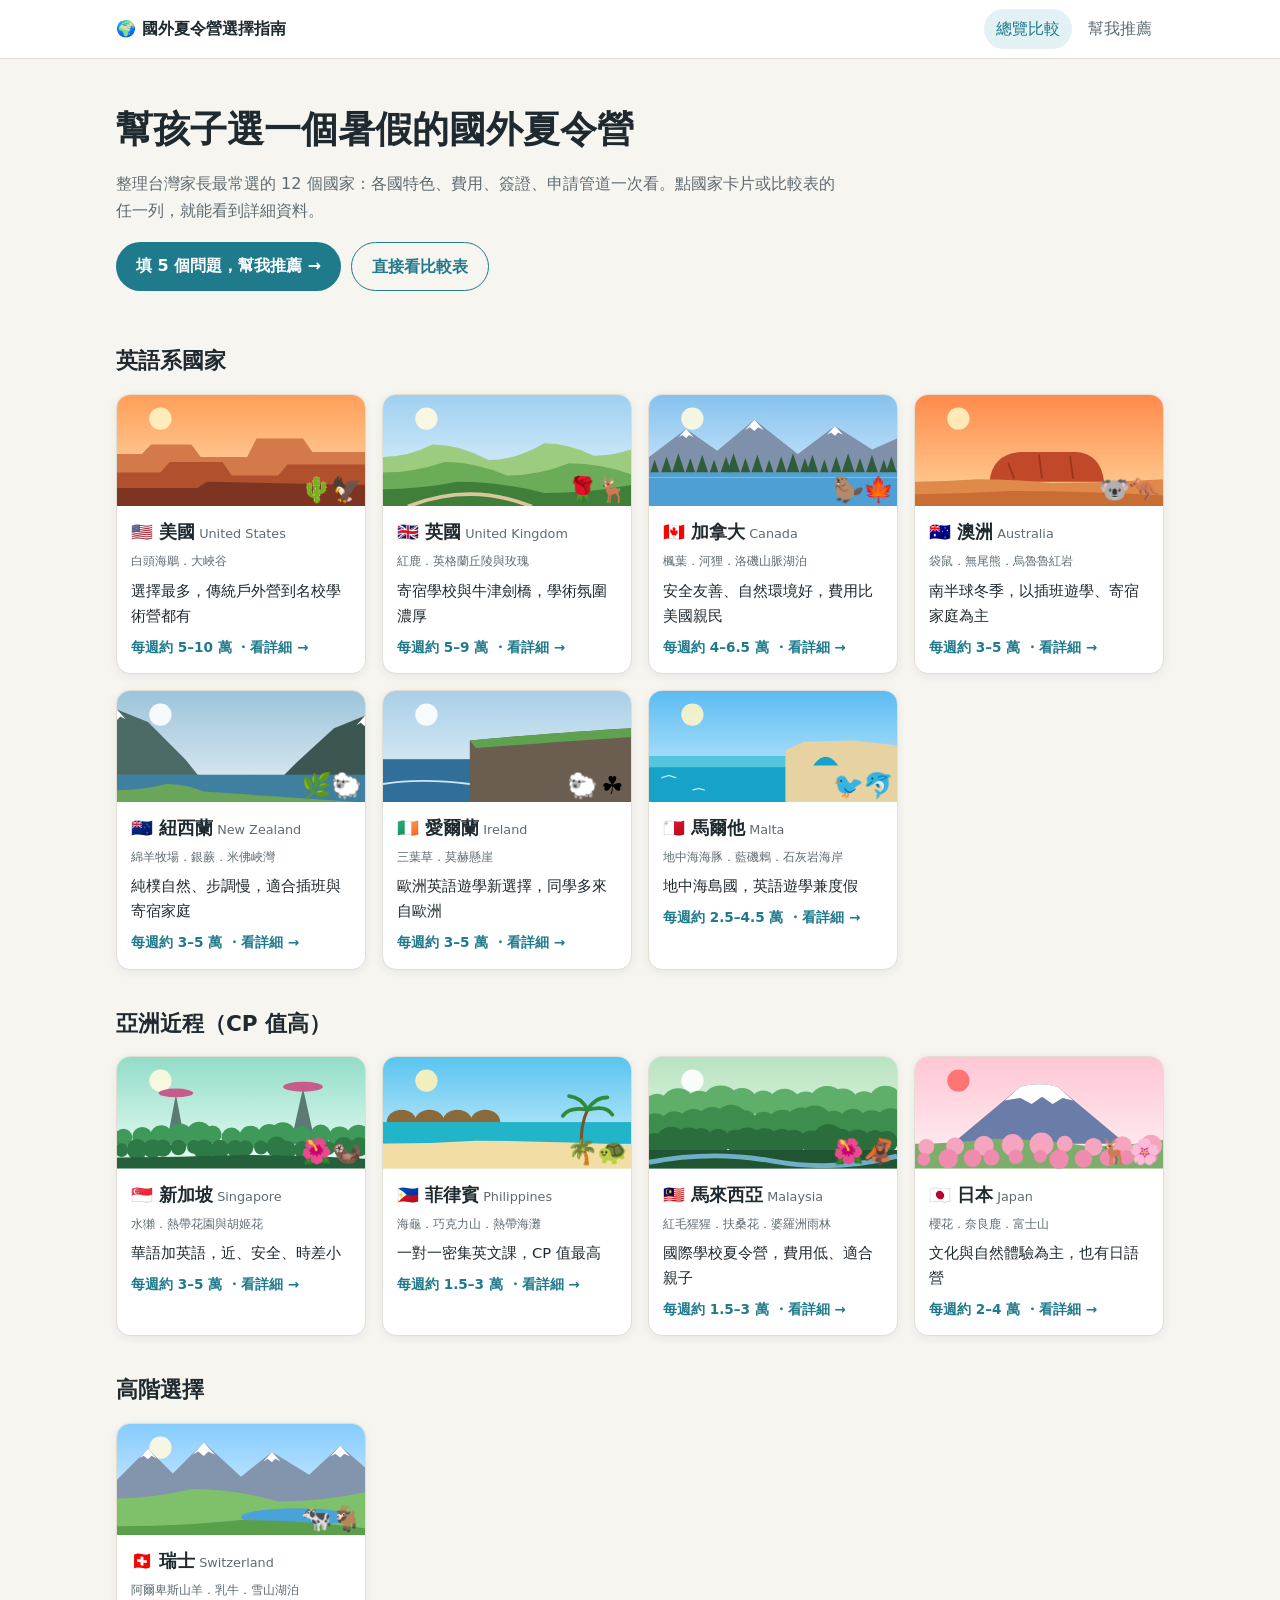
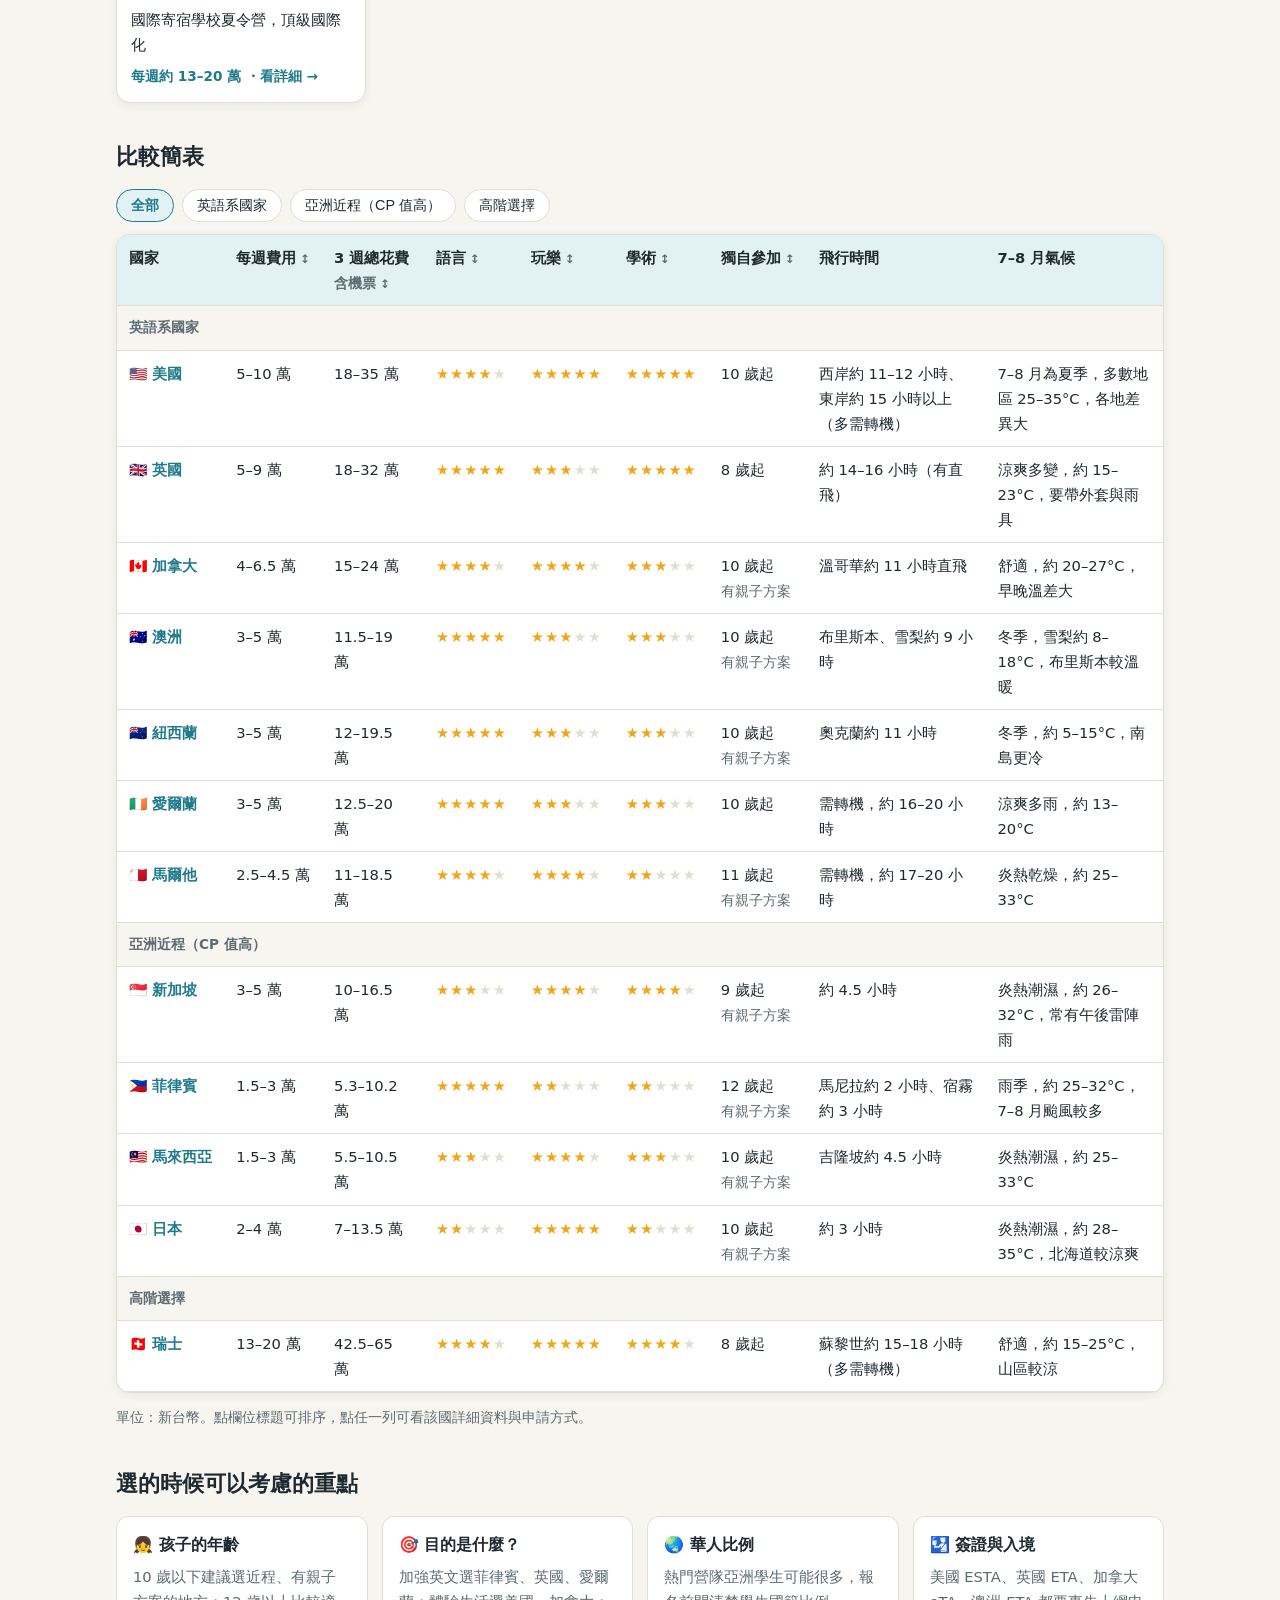
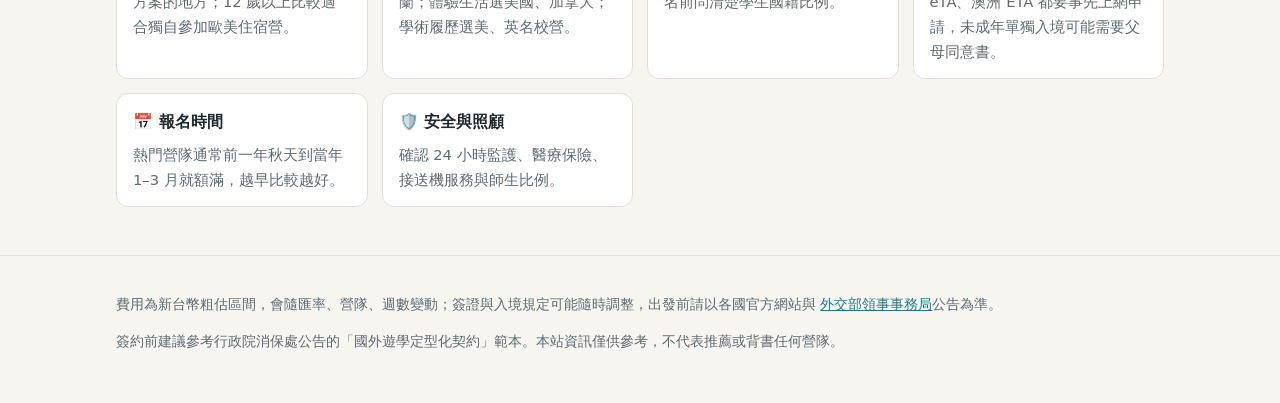
==== index.html @ b0a7a997 "建立國外夏令營選擇指南網站 Co-Authored-By: Claude Opus 5.5 <noreply@anthropic.com>" ====
<!doctype html>
<html lang="zh-Hant-TW">
<head>
  <meta charset="utf-8">
  <meta name="viewport" content="width=device-width, initial-scale=1">
  <title>國外夏令營選擇指南</title>
  <meta name="description" content="比較美國、英國、加拿大、澳洲、紐西蘭、愛爾蘭、馬爾他、新加坡、菲律賓、馬來西亞、日本、瑞士的兒童夏令營。">
  <link rel="stylesheet" href="css/style.css">
</head>
<body>
  <header id="site-header"></header>

  <main class="wrap">
    <div class="hero">
      <h1>幫孩子選一個暑假的國外夏令營</h1>
      <p>整理台灣家長最常選的 12 個國家：各國特色、費用、簽證、申請管道一次看。點國家卡片或比較表的任一列，就能看到詳細資料。</p>
      <div class="actions">
        <a class="btn" href="recommend.html">填 5 個問題，幫我推薦 →</a>
        <a class="btn ghost" href="#compare">直接看比較表</a>
      </div>
    </div>

    <div id="groups"></div>

    <section id="compare">
      <h2>比較簡表</h2>
      <div class="filters" id="filters"></div>
      <div class="table-scroll">
        <table>
          <thead>
            <tr>
              <th>國家</th>
              <th><button data-sort="weekly">每週費用</button></th>
              <th><button data-sort="total">3 週總花費<br><span class="note">含機票</span></button></th>
              <th><button data-sort="language">語言</button></th>
              <th><button data-sort="fun">玩樂</button></th>
              <th><button data-sort="academic">學術</button></th>
              <th><button data-sort="soloAge">獨自參加</button></th>
              <th>飛行時間</th>
              <th>7–8 月氣候</th>
            </tr>
          </thead>
          <tbody id="table-body"></tbody>
        </table>
      </div>
      <p class="note">單位：新台幣。點欄位標題可排序，點任一列可看該國詳細資料與申請方式。</p>
    </section>

    <section>
      <h2>選的時候可以考慮的重點</h2>
      <div class="tips-grid">
        <div class="tip"><h4>👧 孩子的年齡</h4><p>10 歲以下建議選近程、有親子方案的地方；12 歲以上比較適合獨自參加歐美住宿營。</p></div>
        <div class="tip"><h4>🎯 目的是什麼？</h4><p>加強英文選菲律賓、英國、愛爾蘭；體驗生活選美國、加拿大；學術履歷選美、英名校營。</p></div>
        <div class="tip"><h4>🌏 華人比例</h4><p>熱門營隊亞洲學生可能很多，報名前問清楚學生國籍比例。</p></div>
        <div class="tip"><h4>🛂 簽證與入境</h4><p>美國 ESTA、英國 ETA、加拿大 eTA、澳洲 ETA 都要事先上網申請，未成年單獨入境可能需要父母同意書。</p></div>
        <div class="tip"><h4>📅 報名時間</h4><p>熱門營隊通常前一年秋天到當年 1–3 月就額滿，越早比較越好。</p></div>
        <div class="tip"><h4>🛡️ 安全與照顧</h4><p>確認 24 小時監護、醫療保險、接送機服務與師生比例。</p></div>
      </div>
    </section>
  </main>

  <footer id="site-footer"></footer>

  <script src="js/data.js"></script>
  <script src="js/common.js"></script>
  <script>
    renderChrome("index.html");

    // 國家卡片，依區域分組
    document.getElementById("groups").innerHTML = Object.entries(GROUPS).map(([key, label]) => `
      <section>
        <h2>${label}</h2>
        <div class="grid">
          ${COUNTRIES.filter(c => c.group === key).map(c => `
            <a class="card" href="country.html?id=${c.id}">
              ${sceneSVG(c)}
              <div class="body">
                <h3>${c.flag} ${c.name}<span class="en">${c.en}</span></h3>
                <div class="caption">${c.nature.caption}</div>
                <p>${c.tagline}</p>
                <div class="more">每週約 ${money(c.weekly)} ・看詳細 →</div>
              </div>
            </a>`).join("")}
        </div>
      </section>`).join("");

    // 比較表：篩選與排序
    let filter = "all", sortKey = null, sortDir = 1;
    const sorters = {
      weekly: c => c.weekly[0],
      total: c => totalRange(c, 3)[0],
      language: c => -c.scores.language,
      fun: c => -c.scores.fun,
      academic: c => -c.scores.academic,
      soloAge: c => c.soloAge
    };

    document.getElementById("filters").innerHTML =
      [["all", "全部"], ...Object.entries(GROUPS)].map(([k, l]) =>
        `<button class="chip ${k === filter ? "on" : ""}" data-filter="${k}">${l}</button>`).join("");

    function row(c) {
      return `<tr data-id="${c.id}">
        <td class="name"><a href="country.html?id=${c.id}">${c.flag} ${c.name}</a></td>
        <td>${money(c.weekly)}</td>
        <td>${money(totalRange(c, 3))}</td>
        <td class="stars">${stars(c.scores.language)}</td>
        <td class="stars">${stars(c.scores.fun)}</td>
        <td class="stars">${stars(c.scores.academic)}</td>
        <td>${c.soloAge} 歲起${c.parentFriendly ? "<br><span class='note'>有親子方案</span>" : ""}</td>
        <td>${c.flightTime}</td>
        <td>${c.climate}</td>
      </tr>`;
    }

    function renderTable() {
      const list = COUNTRIES.filter(c => filter === "all" || c.group === filter);
      let html;
      if (sortKey) {
        html = [...list].sort((a, b) => (sorters[sortKey](a) - sorters[sortKey](b)) * sortDir).map(row).join("");
      } else {
        html = Object.entries(GROUPS)
          .filter(([k]) => filter === "all" || k === filter)
          .map(([k, label]) => `<tr class="group-row"><td colspan="9">${label}</td></tr>` +
            list.filter(c => c.group === k).map(row).join("")).join("");
      }
      document.getElementById("table-body").innerHTML = html;
    }

    document.getElementById("filters").addEventListener("click", e => {
      const b = e.target.closest("[data-filter]");
      if (!b) return;
      filter = b.dataset.filter;
      document.querySelectorAll(".chip").forEach(x => x.classList.toggle("on", x === b));
      renderTable();
    });
    document.querySelectorAll("th button").forEach(b => b.addEventListener("click", () => {
      sortDir = sortKey === b.dataset.sort ? -sortDir : 1;
      sortKey = b.dataset.sort;
      renderTable();
    }));
    document.getElementById("table-body").addEventListener("click", e => {
      const tr = e.target.closest("tr[data-id]");
      if (tr && !e.target.closest("a")) location.href = `country.html?id=${tr.dataset.id}`;
    });
    renderTable();
  </script>
</body>
</html>
---- css/style.css ----
:root {
  --bg: #f7f5f0;
  --card: #ffffff;
  --text: #1f2a30;
  --muted: #5d6b72;
  --line: #e3ded4;
  --accent: #1f7a8c;
  --accent-soft: #e2f1f3;
  --warm: #e07a3f;
  --star: #f2a516;
  --shadow: 0 2px 10px rgba(30, 40, 50, .07);
}
@media (prefers-color-scheme: dark) {
  :root {
    --bg: #14191c;
    --card: #1d2428;
    --text: #e8ecee;
    --muted: #9fb0b8;
    --line: #2e383d;
    --accent: #5cc2d4;
    --accent-soft: #1d3a40;
    --warm: #f29a62;
    --shadow: 0 2px 10px rgba(0, 0, 0, .3);
  }
}

* { box-sizing: border-box; }
body {
  margin: 0;
  background: var(--bg);
  color: var(--text);
  font-family: "Noto Sans TC", "PingFang TC", "Microsoft JhengHei", system-ui, sans-serif;
  line-height: 1.7;
}
a { color: var(--accent); }
.wrap { max-width: 1080px; margin: 0 auto; padding: 0 16px; }

/* 頁首 */
#site-header { background: var(--card); border-bottom: 1px solid var(--line); position: sticky; top: 0; z-index: 10; }
.header-inner { display: flex; align-items: center; justify-content: space-between; gap: 12px; height: 58px; }
.brand { font-weight: 700; text-decoration: none; color: var(--text); white-space: nowrap; }
nav { display: flex; gap: 4px; }
nav a { text-decoration: none; color: var(--muted); padding: 6px 12px; border-radius: 999px; white-space: nowrap; }
nav a.active, nav a:hover { background: var(--accent-soft); color: var(--accent); }

/* 主視覺 */
.hero { padding: 40px 0 16px; }
.hero h1 { font-size: clamp(1.6rem, 4vw, 2.3rem); margin: 0 0 8px; }
.hero p { color: var(--muted); margin: 0; max-width: 720px; }
.btn {
  display: inline-block; background: var(--accent); color: #fff; text-decoration: none;
  padding: 10px 20px; border-radius: 999px; font-weight: 600; border: 0; cursor: pointer; font-size: 1rem;
}
@media (prefers-color-scheme: dark) { .btn { color: #0f1a1d; } }
.btn.ghost { background: transparent; color: var(--accent); border: 1.5px solid var(--accent); }
.hero .actions { margin-top: 18px; display: flex; gap: 10px; flex-wrap: wrap; }

h2 { font-size: 1.35rem; margin: 36px 0 14px; }
section { margin-bottom: 12px; }

/* 國家卡片 */
.grid { display: grid; grid-template-columns: repeat(auto-fill, minmax(240px, 1fr)); gap: 16px; }
.card {
  background: var(--card); border-radius: 14px; overflow: hidden; box-shadow: var(--shadow);
  text-decoration: none; color: inherit; display: flex; flex-direction: column;
  border: 1px solid var(--line); transition: transform .15s, box-shadow .15s;
}
.card:hover { transform: translateY(-3px); box-shadow: 0 6px 18px rgba(30, 40, 50, .14); }
.card .scene { display: block; width: 100%; aspect-ratio: 20 / 9; height: auto; }
.card .body { padding: 12px 14px 14px; }
.card h3 { margin: 0; font-size: 1.1rem; }
.card .en { color: var(--muted); font-size: .8rem; font-weight: 400; margin-left: 4px; }
.card .caption { font-size: .78rem; color: var(--muted); margin: 2px 0 6px; }
.card p { margin: 0; font-size: .92rem; }
.card .more { margin-top: 8px; font-size: .85rem; color: var(--accent); font-weight: 600; }

/* 比較表 */
.table-scroll { overflow-x: auto; background: var(--card); border-radius: 14px; border: 1px solid var(--line); box-shadow: var(--shadow); }
table { border-collapse: collapse; width: 100%; min-width: 860px; font-size: .92rem; }
th, td { padding: 10px 12px; text-align: left; border-bottom: 1px solid var(--line); vertical-align: top; }
th { background: var(--accent-soft); font-weight: 700; white-space: nowrap; position: sticky; top: 0; }
th button { all: unset; cursor: pointer; }
th button::after { content: " ↕"; color: var(--muted); font-size: .8em; }
tbody tr { cursor: pointer; }
tbody tr:hover { background: var(--accent-soft); }
td.name { white-space: nowrap; font-weight: 700; }
td.name a { text-decoration: none; }
.stars { color: var(--star); letter-spacing: 1px; white-space: nowrap; }
.dim { color: var(--line); }
.group-row td { background: var(--bg); font-weight: 700; color: var(--muted); cursor: default; font-size: .85rem; }
.filters { display: flex; gap: 8px; flex-wrap: wrap; margin-bottom: 12px; }
.chip {
  border: 1.5px solid var(--line); background: var(--card); color: var(--text);
  padding: 6px 14px; border-radius: 999px; cursor: pointer; font-size: .9rem;
}
.chip.on { border-color: var(--accent); background: var(--accent-soft); color: var(--accent); font-weight: 600; }
.note { color: var(--muted); font-size: .85rem; }

/* 選擇重點 */
.tips-grid { display: grid; grid-template-columns: repeat(auto-fill, minmax(230px, 1fr)); gap: 14px; }
.tip { background: var(--card); border: 1px solid var(--line); border-radius: 12px; padding: 14px 16px; }
.tip h4 { margin: 0 0 6px; }
.tip p { margin: 0; font-size: .92rem; color: var(--muted); }

/* 詳細頁 */
.detail-hero { position: relative; border-radius: 0 0 18px 18px; overflow: hidden; }
.detail-hero .scene { display: block; width: 100%; height: 260px; }
.detail-hero .overlay {
  position: absolute; left: 0; right: 0; bottom: 0; padding: 18px 20px;
  background: linear-gradient(transparent, rgba(0, 0, 0, .6)); color: #fff;
}
.detail-hero h1 { margin: 0; font-size: clamp(1.6rem, 5vw, 2.4rem); }
.detail-hero .overlay p { margin: 0; opacity: .95; }
.back { display: inline-block; margin: 16px 0 4px; text-decoration: none; }
.facts { display: grid; grid-template-columns: repeat(auto-fill, minmax(200px, 1fr)); gap: 12px; margin-top: 16px; }
.fact { background: var(--card); border: 1px solid var(--line); border-radius: 12px; padding: 12px 14px; }
.fact .k { font-size: .8rem; color: var(--muted); }
.fact .v { font-weight: 600; }
.panel { background: var(--card); border: 1px solid var(--line); border-radius: 14px; padding: 18px 20px; box-shadow: var(--shadow); }
.panel h3 { margin-top: 0; }
.panel ul { padding-left: 20px; margin: 0; }
.channel { border-left: 4px solid var(--accent); padding: 8px 14px; margin: 10px 0; background: var(--bg); border-radius: 0 10px 10px 0; }
.channel strong { display: block; }
.channel p { margin: 2px 0 0; font-size: .92rem; color: var(--muted); }
.steps { counter-reset: s; list-style: none; padding: 0 !important; }
.steps li { counter-increment: s; position: relative; padding: 4px 0 10px 40px; }
.steps li::before {
  content: counter(s); position: absolute; left: 0; top: 4px; width: 28px; height: 28px; border-radius: 50%;
  background: var(--accent); color: #fff; display: grid; place-items: center; font-weight: 700; font-size: .9rem;
}
.two-col { display: grid; grid-template-columns: 1fr 1fr; gap: 16px; }
@media (max-width: 720px) { .two-col { grid-template-columns: 1fr; } }
.score-row { display: flex; justify-content: space-between; padding: 4px 0; border-bottom: 1px dashed var(--line); }

/* 推薦頁 */
.form { display: grid; gap: 18px; }
fieldset { border: 1px solid var(--line); border-radius: 14px; padding: 14px 16px; background: var(--card); margin: 0; }
legend { font-weight: 700; padding: 0 6px; }
.options { display: flex; flex-wrap: wrap; gap: 8px; }
.options label { position: relative; }
.options input { position: absolute; opacity: 0; pointer-events: none; }
.options span {
  display: inline-block; border: 1.5px solid var(--line); border-radius: 999px; padding: 7px 14px;
  cursor: pointer; font-size: .95rem; background: var(--bg); user-select: none;
}
.options input:checked + span { border-color: var(--accent); background: var(--accent-soft); color: var(--accent); font-weight: 600; }
.options input:focus-visible + span { outline: 2px solid var(--accent); outline-offset: 2px; }
.result-card { display: grid; grid-template-columns: 260px 1fr; gap: 0; background: var(--card); border: 1px solid var(--line); border-radius: 14px; overflow: hidden; box-shadow: var(--shadow); margin-bottom: 16px; }
.result-card .scene { width: 100%; height: 100%; min-height: 160px; display: block; }
.result-card .body { padding: 14px 18px; }
.result-card h3 { margin: 0 0 4px; }
.result-card ul { margin: 6px 0; padding-left: 20px; font-size: .93rem; }
.rank { display: inline-block; background: var(--warm); color: #fff; border-radius: 999px; padding: 1px 10px; font-size: .8rem; margin-right: 6px; vertical-align: middle; }
.match { float: right; font-weight: 700; color: var(--accent); }
.warn { color: var(--warm); }
@media (max-width: 720px) {
  .result-card { grid-template-columns: 1fr; }
  .result-card .scene { aspect-ratio: 20 / 9; min-height: 0; }
  .header-inner { height: auto; padding-top: 8px; padding-bottom: 8px; flex-wrap: wrap; }
}

#site-footer { margin-top: 48px; padding: 24px 0 36px; border-top: 1px solid var(--line); color: var(--muted); font-size: .85rem; }
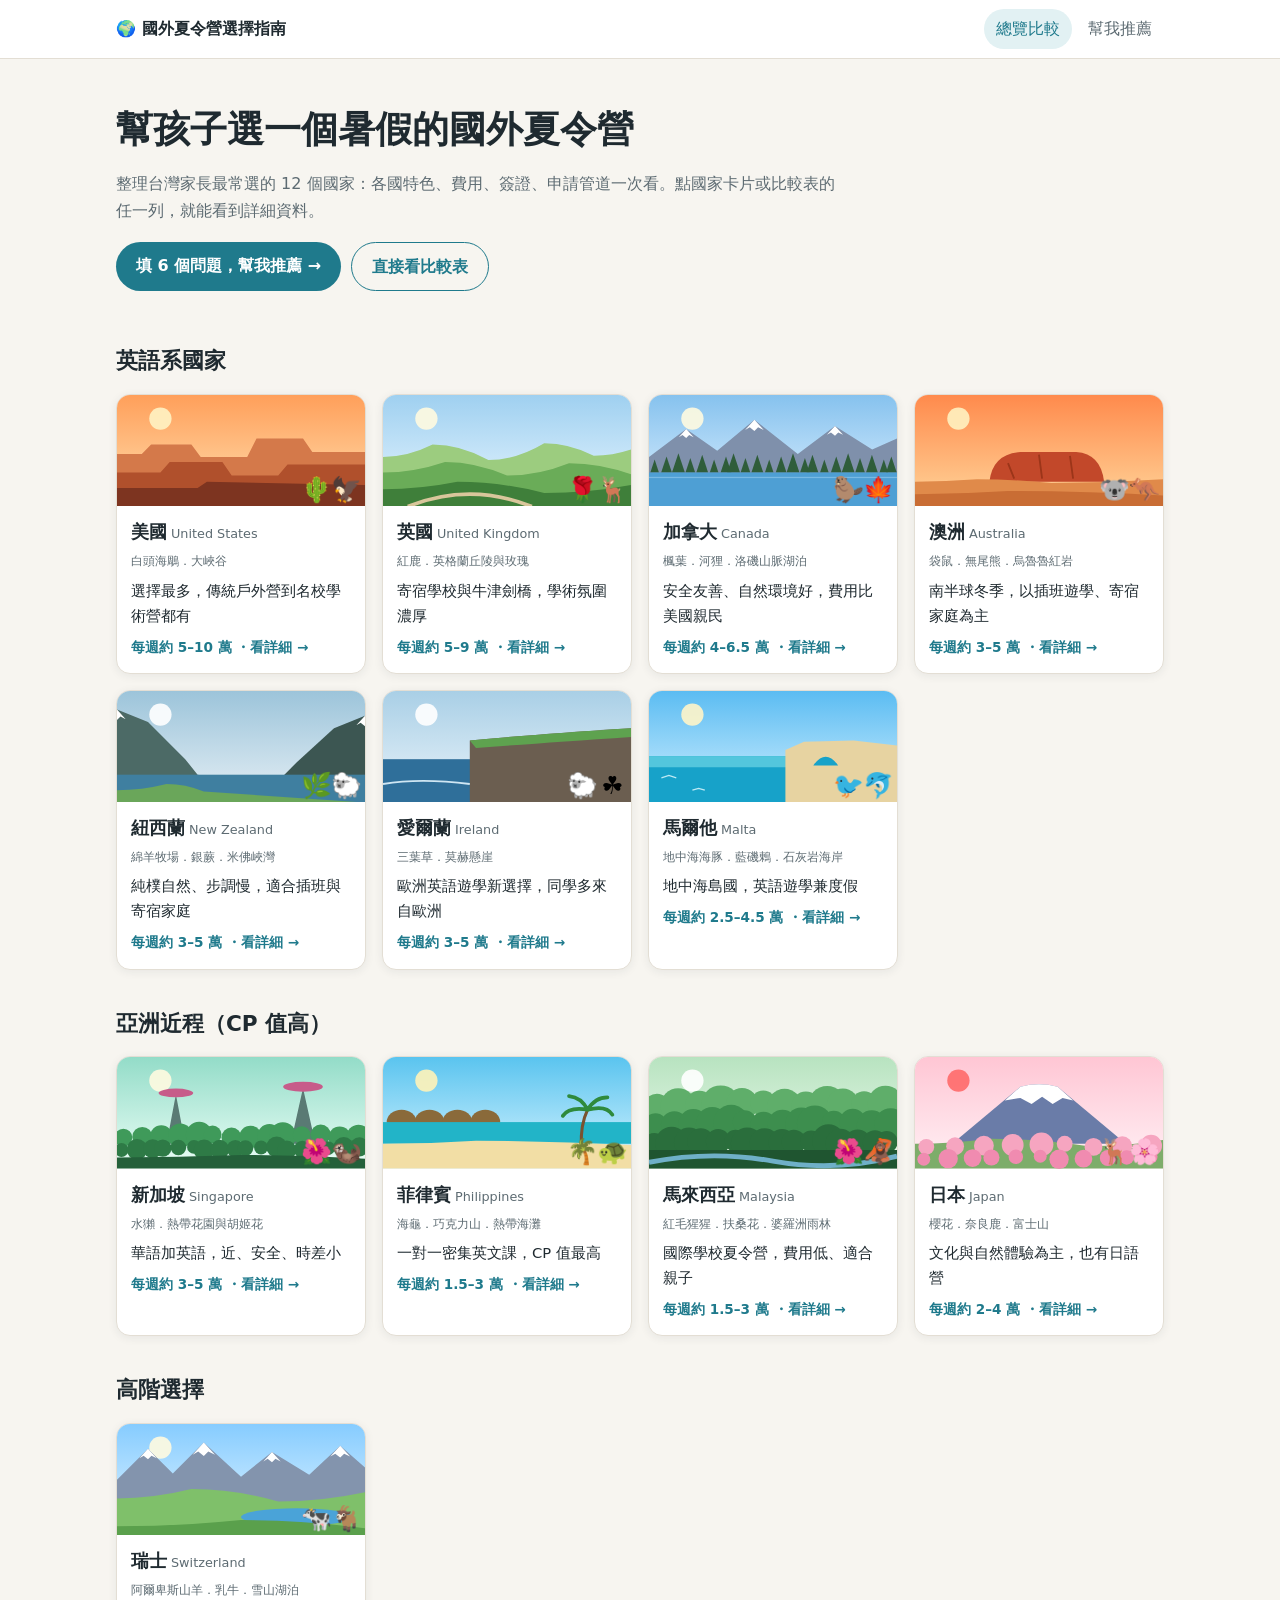
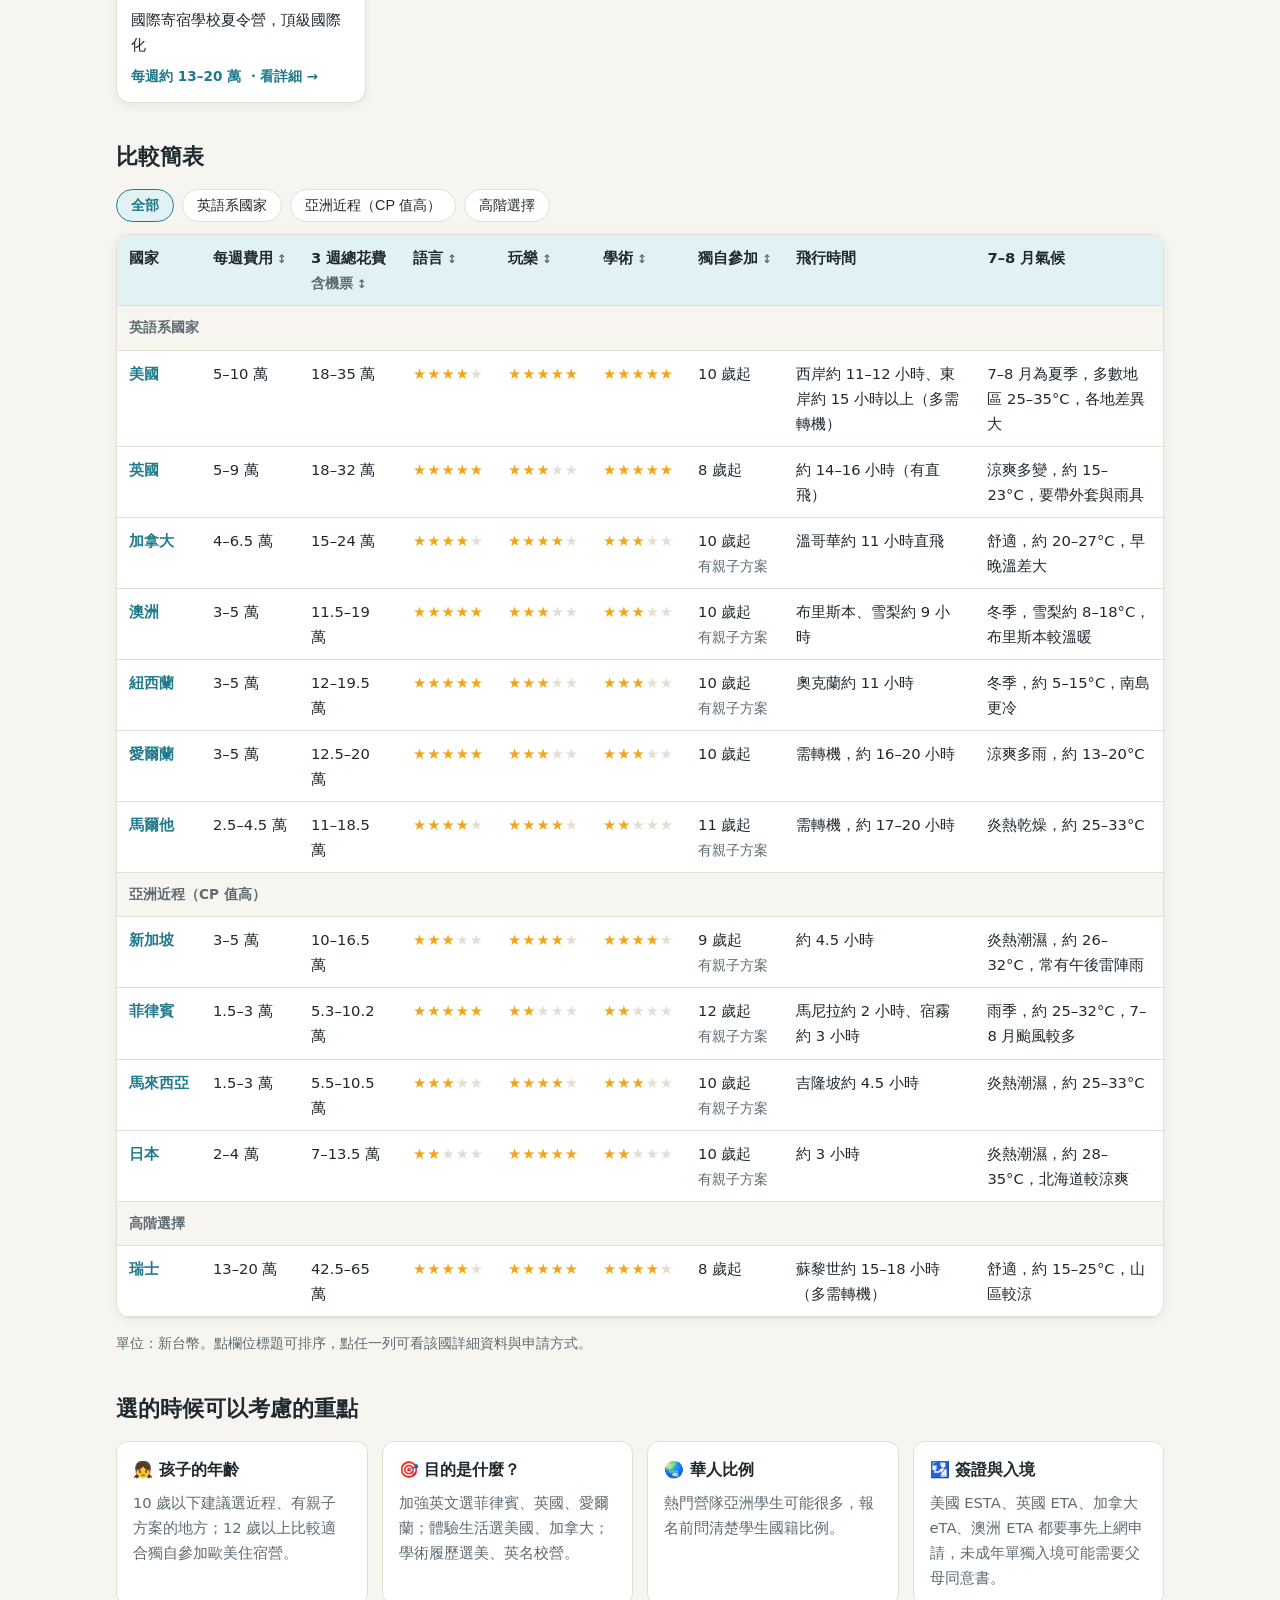
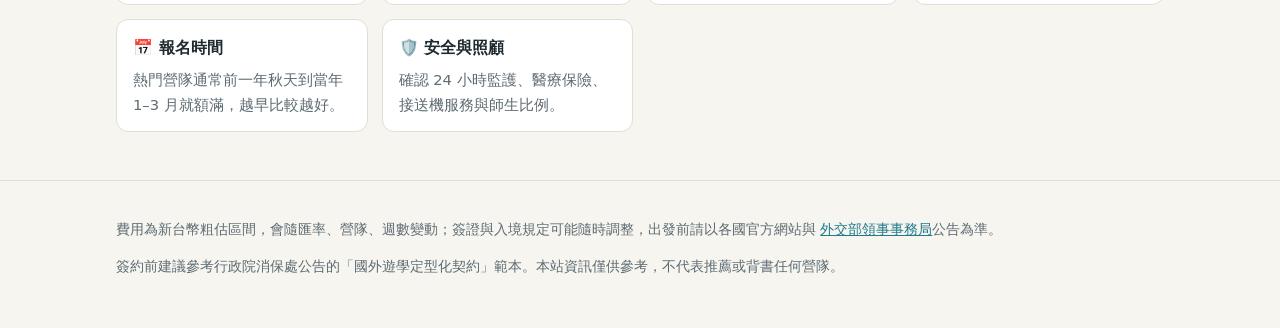
==== commit ac223910: "修正 Windows 國旗顯示、問題數量與 Visit Japan Web 連結 Co-Authored-By: Claude Opus 5.5 <noreply@anthropic.com>" ====
--- a/index.html
+++ b/index.html
@@ -15,7 +15,7 @@
       <h1>幫孩子選一個暑假的國外夏令營</h1>
       <p>整理台灣家長最常選的 12 個國家：各國特色、費用、簽證、申請管道一次看。點國家卡片或比較表的任一列，就能看到詳細資料。</p>
       <div class="actions">
-        <a class="btn" href="recommend.html">填 5 個問題，幫我推薦 →</a>
+        <a class="btn" href="recommend.html">填 6 個問題，幫我推薦 →</a>
         <a class="btn ghost" href="#compare">直接看比較表</a>
       </div>
     </div>
@@ -75,7 +75,7 @@
             <a class="card" href="country.html?id=${c.id}">
               ${sceneSVG(c)}
               <div class="body">
-                <h3>${c.flag} ${c.name}<span class="en">${c.en}</span></h3>
+                <h3>${c.name}<span class="en">${c.en}</span></h3>
                 <div class="caption">${c.nature.caption}</div>
                 <p>${c.tagline}</p>
                 <div class="more">每週約 ${money(c.weekly)} ・看詳細 →</div>
@@ -101,7 +101,7 @@
 
     function row(c) {
       return `<tr data-id="${c.id}">
-        <td class="name"><a href="country.html?id=${c.id}">${c.flag} ${c.name}</a></td>
+        <td class="name"><a href="country.html?id=${c.id}">${c.name}</a></td>
         <td>${money(c.weekly)}</td>
         <td>${money(totalRange(c, 3))}</td>
         <td class="stars">${stars(c.scores.language)}</td>
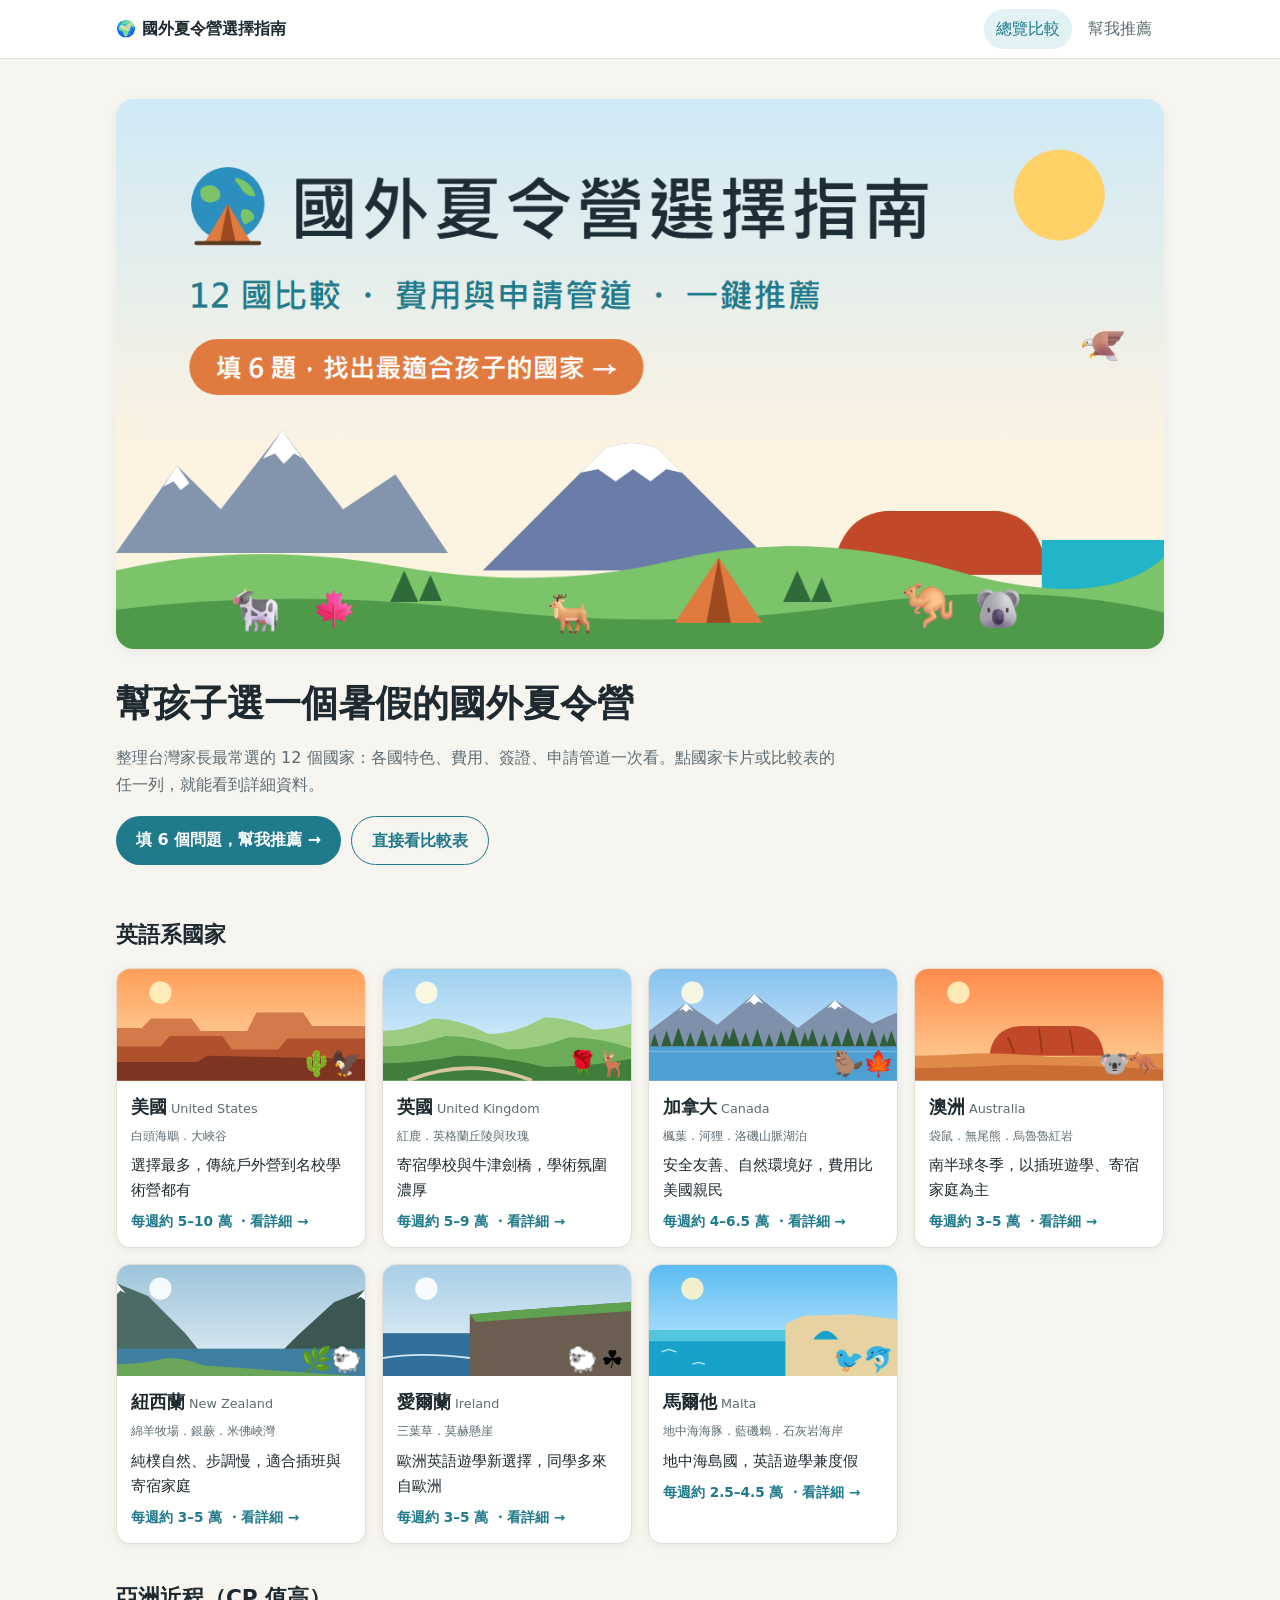
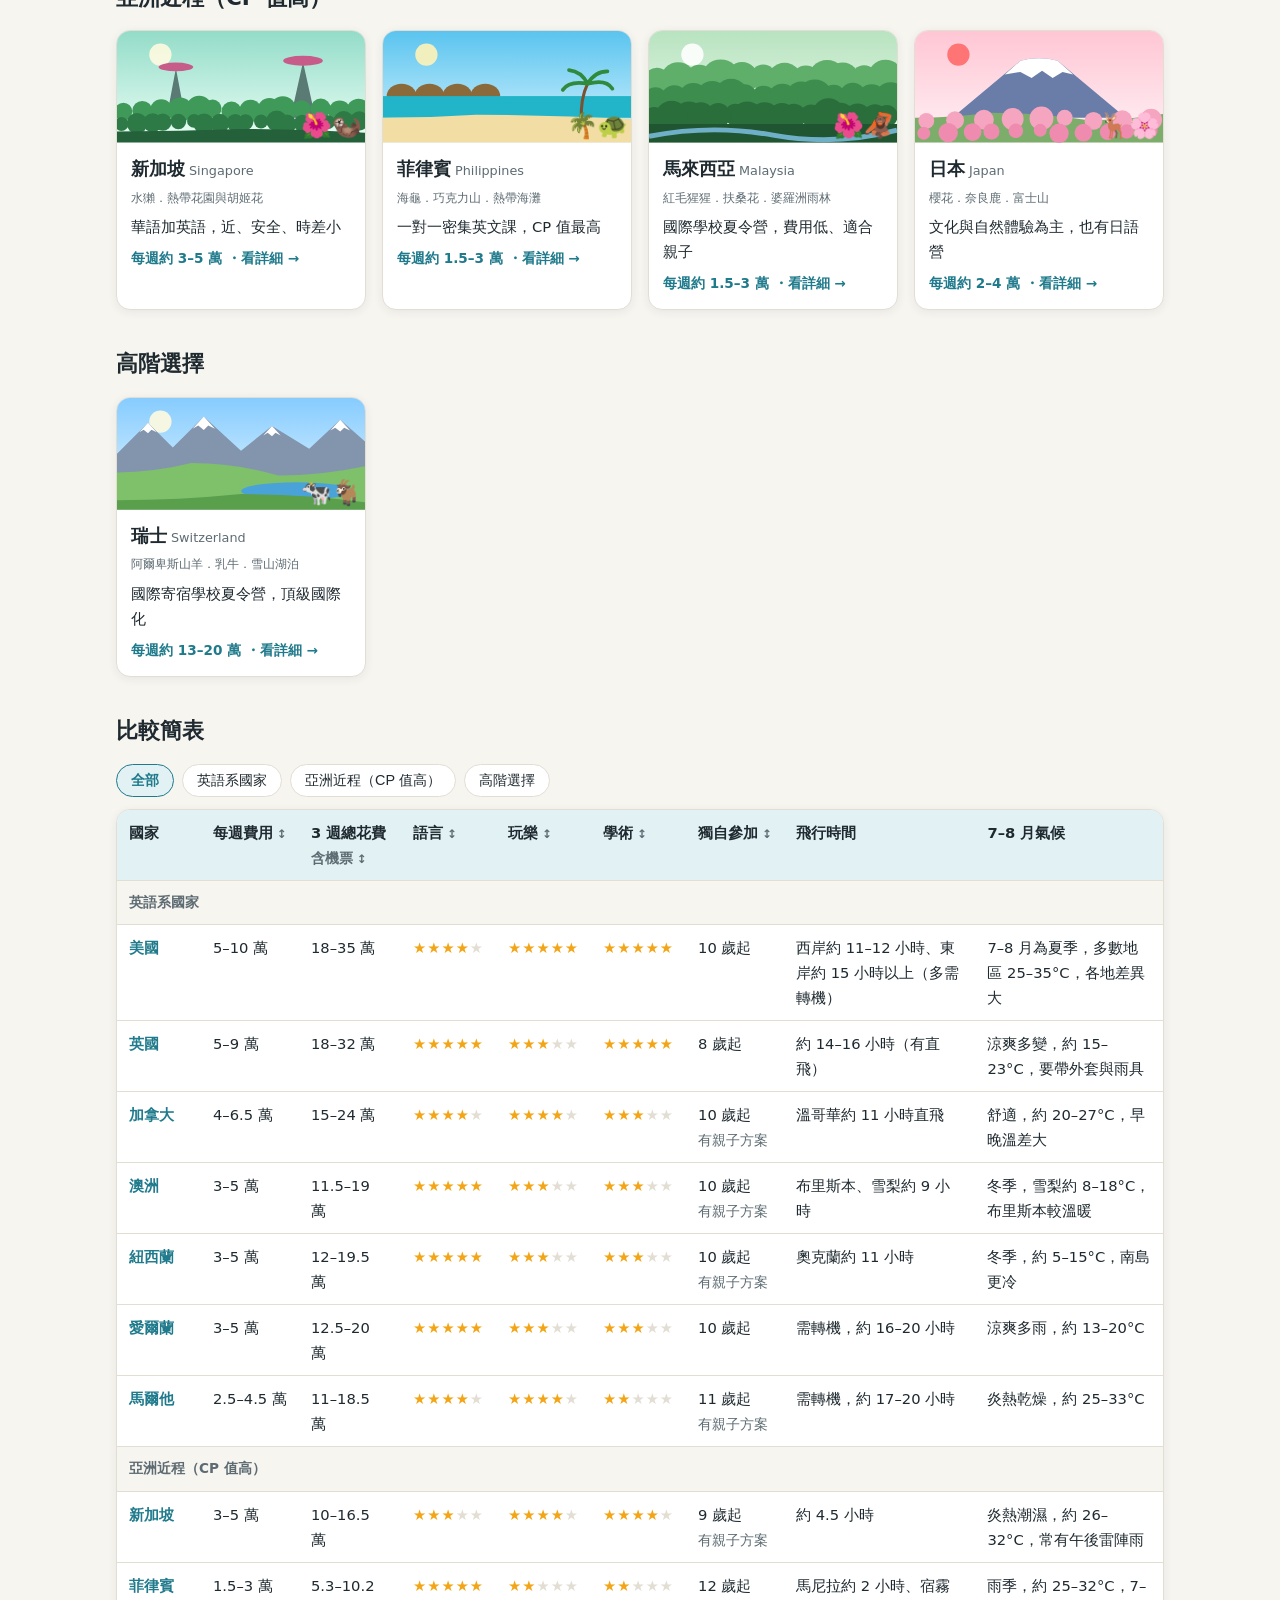
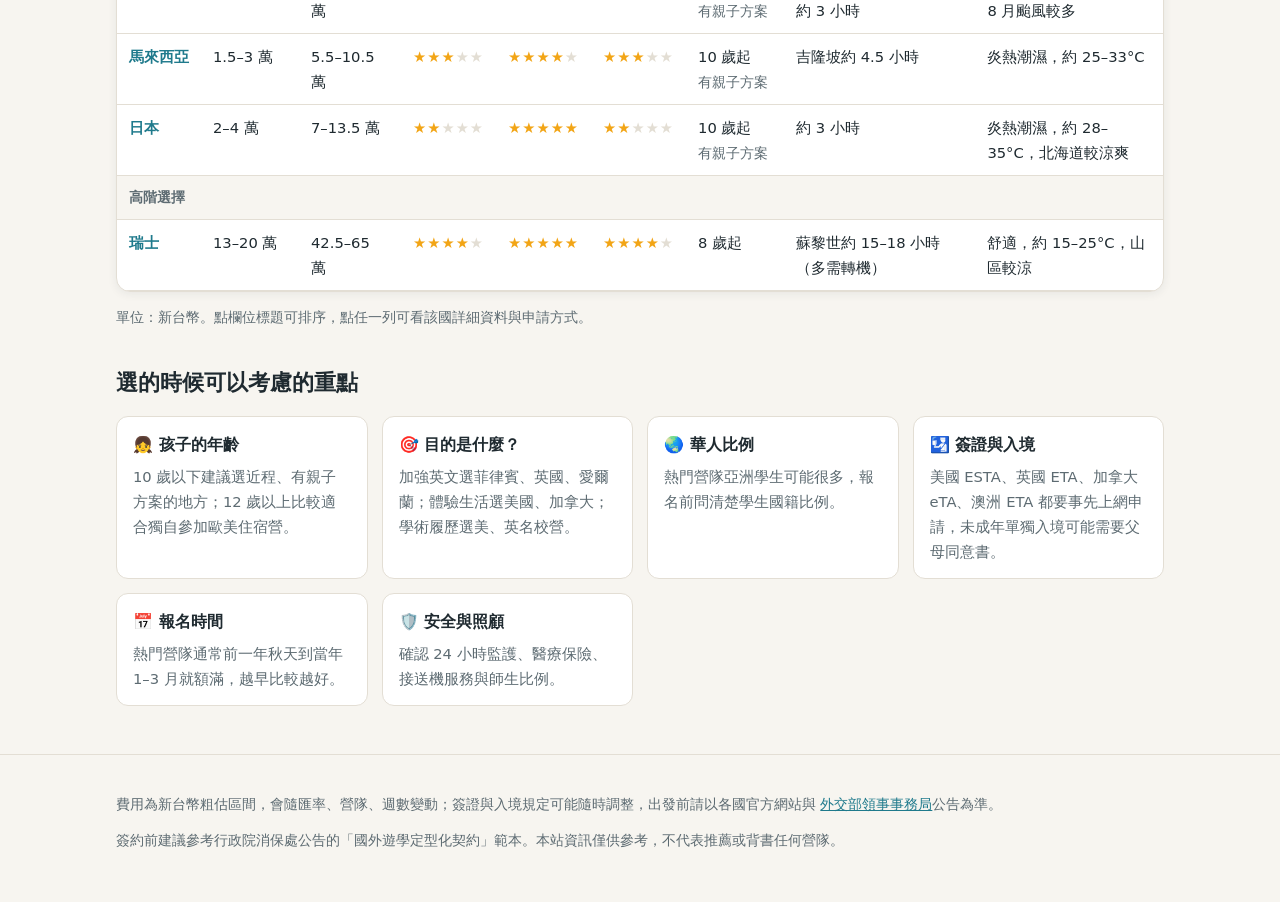
==== commit 2ea6ab04: "首頁加入 Banner 主視覺，點擊前往推薦頁 Co-Authored-By: Claude Opus 5.5 <noreply@anthropic.com>" ====
--- a/index.html
+++ b/index.html
@@ -5,6 +5,17 @@
   <meta name="viewport" content="width=device-width, initial-scale=1">
   <title>國外夏令營選擇指南</title>
   <meta name="description" content="比較美國、英國、加拿大、澳洲、紐西蘭、愛爾蘭、馬爾他、新加坡、菲律賓、馬來西亞、日本、瑞士的兒童夏令營。">
+  <meta property="og:type" content="website">
+  <meta property="og:title" content="國外夏令營選擇指南">
+  <meta property="og:description" content="比較美、英、加、澳、紐、日、新加坡等 12 國兒童夏令營的費用、簽證與申請管道，填 6 題就能找出最適合孩子的國家。">
+  <meta property="og:url" content="https://cabbage765.github.io/summer-camp-guide/">
+  <meta property="og:image" content="https://cabbage765.github.io/summer-camp-guide/og-image.png">
+  <meta property="og:image:width" content="1200">
+  <meta property="og:image:height" content="630">
+  <meta property="og:image:alt" content="國外夏令營選擇指南：12 國比較、費用與申請管道、一鍵推薦">
+  <meta property="og:locale" content="zh_TW">
+  <meta name="twitter:card" content="summary_large_image">
+  <link rel="icon" type="image/svg+xml" href="favicon.svg">
   <link rel="stylesheet" href="css/style.css">
 </head>
 <body>
@@ -12,6 +23,9 @@
 
   <main class="wrap">
     <div class="hero">
+      <a class="banner" href="recommend.html">
+        <img src="og-image.png" width="1200" height="630" alt="國外夏令營選擇指南：12 國比較、費用與申請管道、一鍵推薦。填 6 題，找出最適合孩子的國家">
+      </a>
       <h1>幫孩子選一個暑假的國外夏令營</h1>
       <p>整理台灣家長最常選的 12 個國家：各國特色、費用、簽證、申請管道一次看。點國家卡片或比較表的任一列，就能看到詳細資料。</p>
       <div class="actions">
--- a/css/style.css
+++ b/css/style.css
@@ -45,6 +45,10 @@
 
 /* 主視覺 */
 .hero { padding: 40px 0 16px; }
+.banner { display: block; margin-bottom: 24px; border-radius: 18px; overflow: hidden; box-shadow: var(--shadow); transition: transform .15s, box-shadow .15s; }
+.banner:hover { transform: translateY(-2px); box-shadow: 0 6px 18px rgba(30, 40, 50, .14); }
+.banner img { display: block; width: 100%; height: auto; }
+@media (max-width: 720px) { .hero { padding-top: 16px; } .banner { border-radius: 12px; margin-bottom: 16px; } }
 .hero h1 { font-size: clamp(1.6rem, 4vw, 2.3rem); margin: 0 0 8px; }
 .hero p { color: var(--muted); margin: 0; max-width: 720px; }
 .btn {
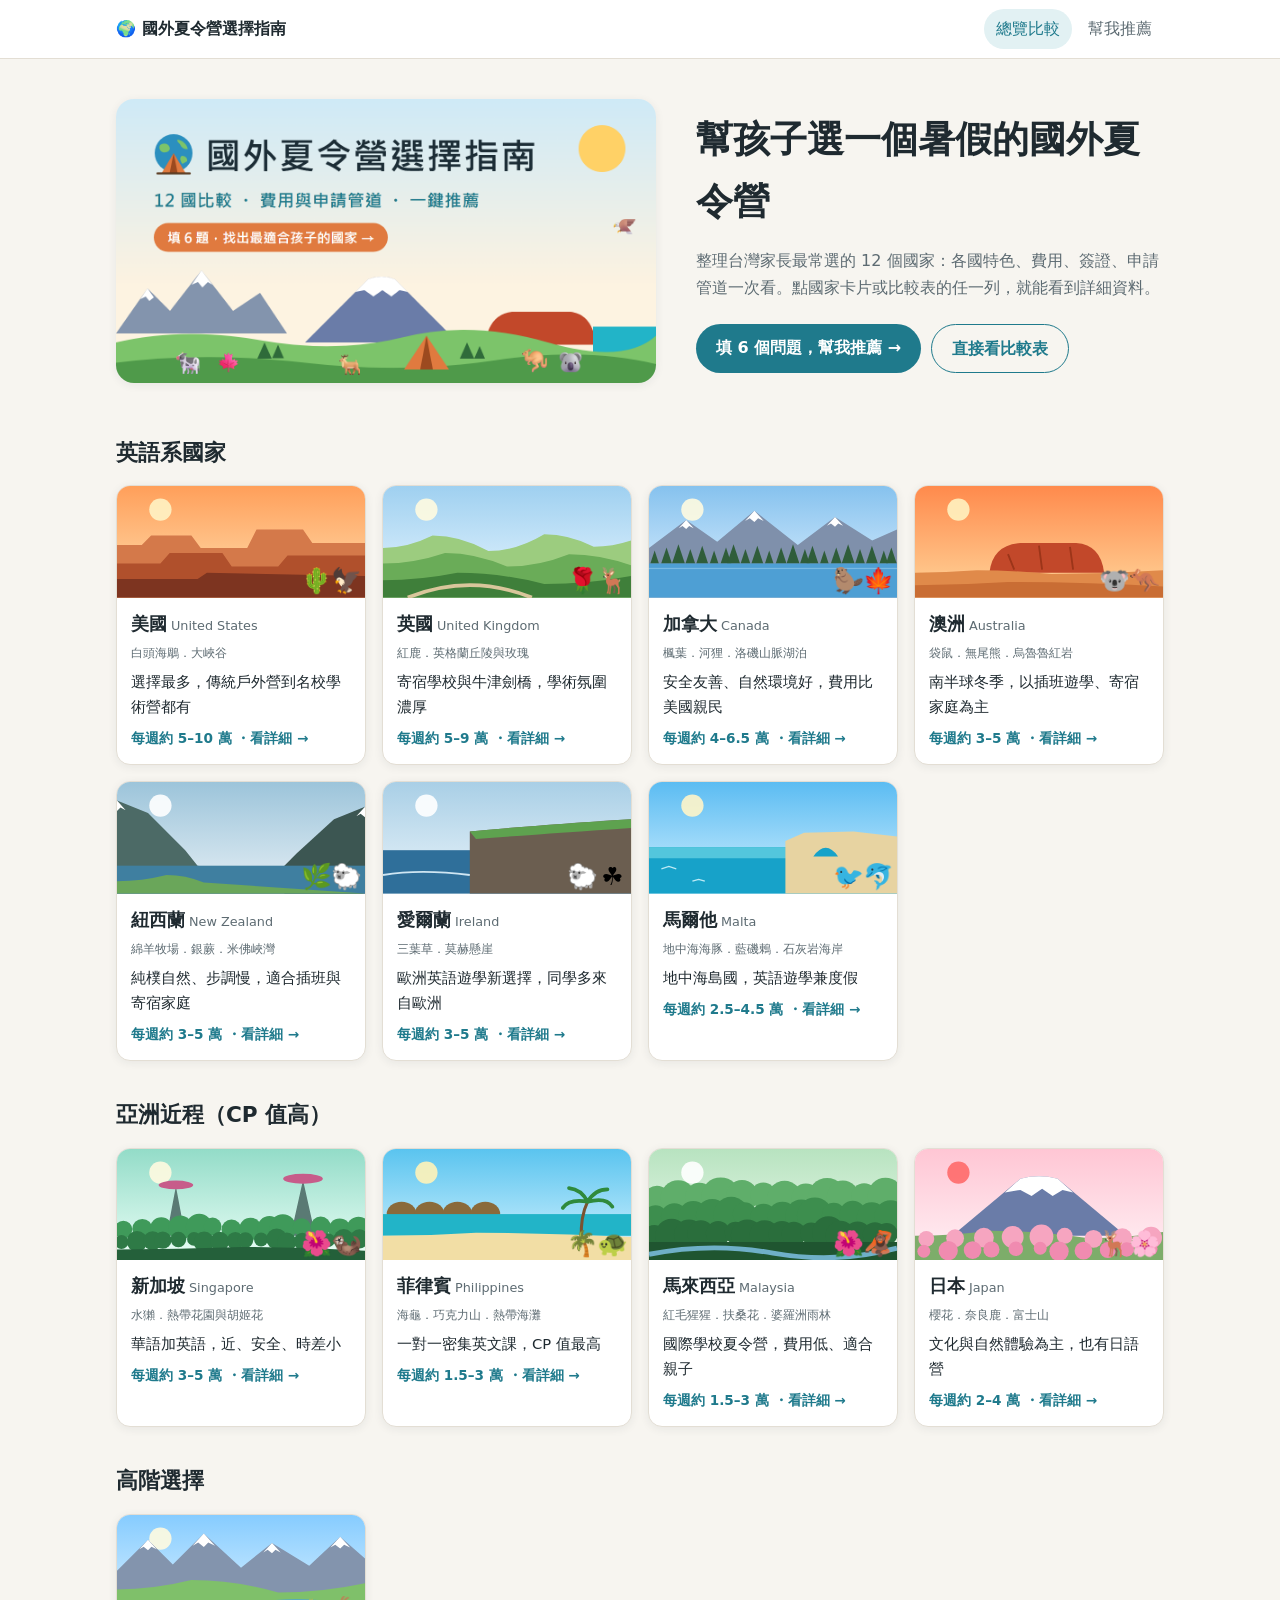
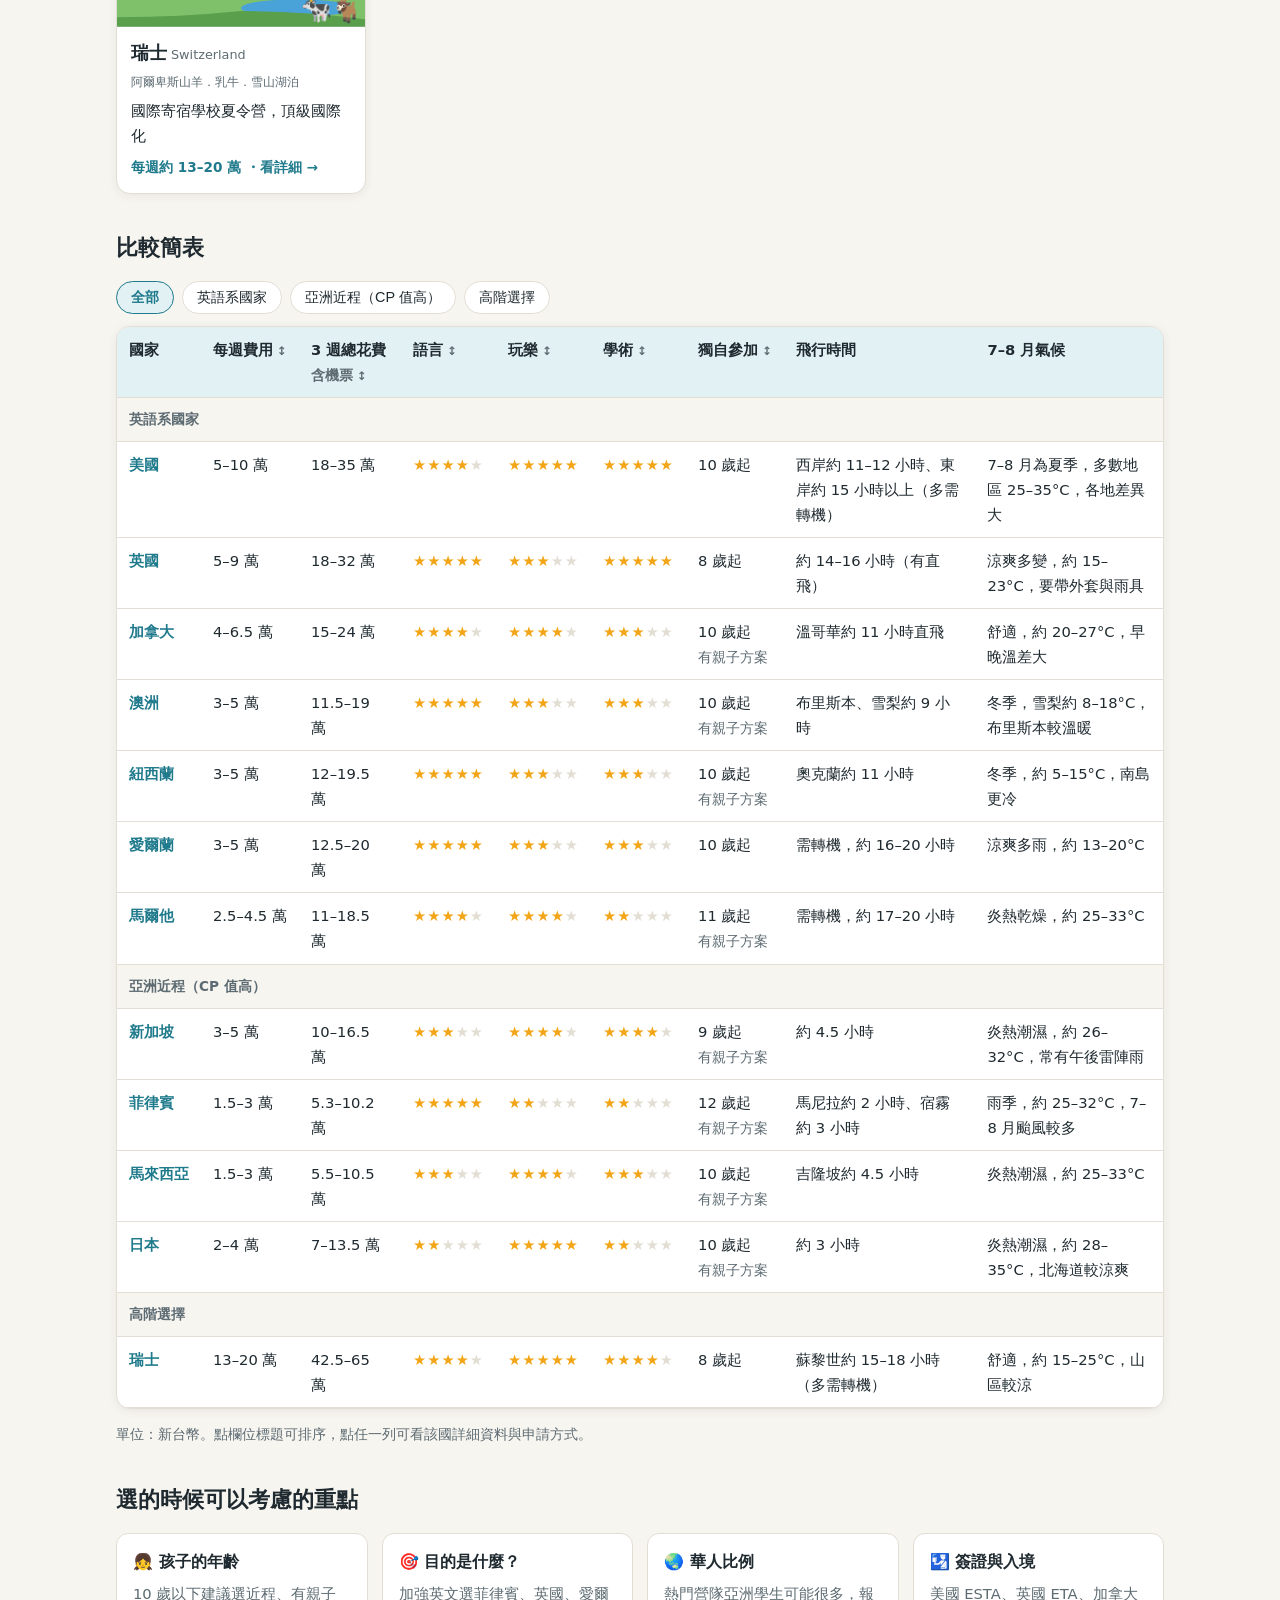
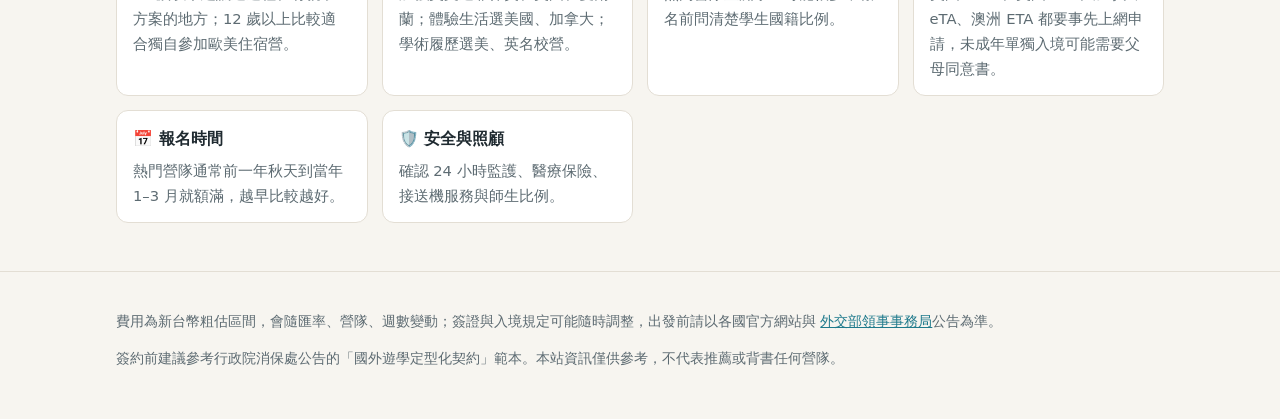
==== commit d89667d7: "桌機版 Banner 縮小，與標題左右並排 Co-Authored-By: Claude Opus 5.5 <noreply@anthropic.com>" ====
--- a/index.html
+++ b/index.html
@@ -16,7 +16,7 @@
   <meta property="og:locale" content="zh_TW">
   <meta name="twitter:card" content="summary_large_image">
   <link rel="icon" type="image/svg+xml" href="favicon.svg">
-  <link rel="stylesheet" href="css/style.css">
+  <link rel="stylesheet" href="css/style.css?v=3">
 </head>
 <body>
   <header id="site-header"></header>
@@ -75,8 +75,8 @@
 
   <footer id="site-footer"></footer>
 
-  <script src="js/data.js"></script>
-  <script src="js/common.js"></script>
+  <script src="js/data.js?v=2"></script>
+  <script src="js/common.js?v=2"></script>
   <script>
     renderChrome("index.html");
 
--- a/css/style.css
+++ b/css/style.css
@@ -49,6 +49,13 @@
 .banner:hover { transform: translateY(-2px); box-shadow: 0 6px 18px rgba(30, 40, 50, .14); }
 .banner img { display: block; width: 100%; height: auto; }
 @media (max-width: 720px) { .hero { padding-top: 16px; } .banner { border-radius: 12px; margin-bottom: 16px; } }
+/* 桌機：Banner 縮小放左邊，標題與按鈕放右邊 */
+@media (min-width: 900px) {
+  .hero { display: grid; grid-template-columns: minmax(0, 540px) 1fr; column-gap: 40px; align-items: center; }
+  .banner { grid-row: 1 / 4; margin-bottom: 0; }
+  .hero h1 { align-self: end; }
+  .hero .actions { align-self: start; }
+}
 .hero h1 { font-size: clamp(1.6rem, 4vw, 2.3rem); margin: 0 0 8px; }
 .hero p { color: var(--muted); margin: 0; max-width: 720px; }
 .btn {
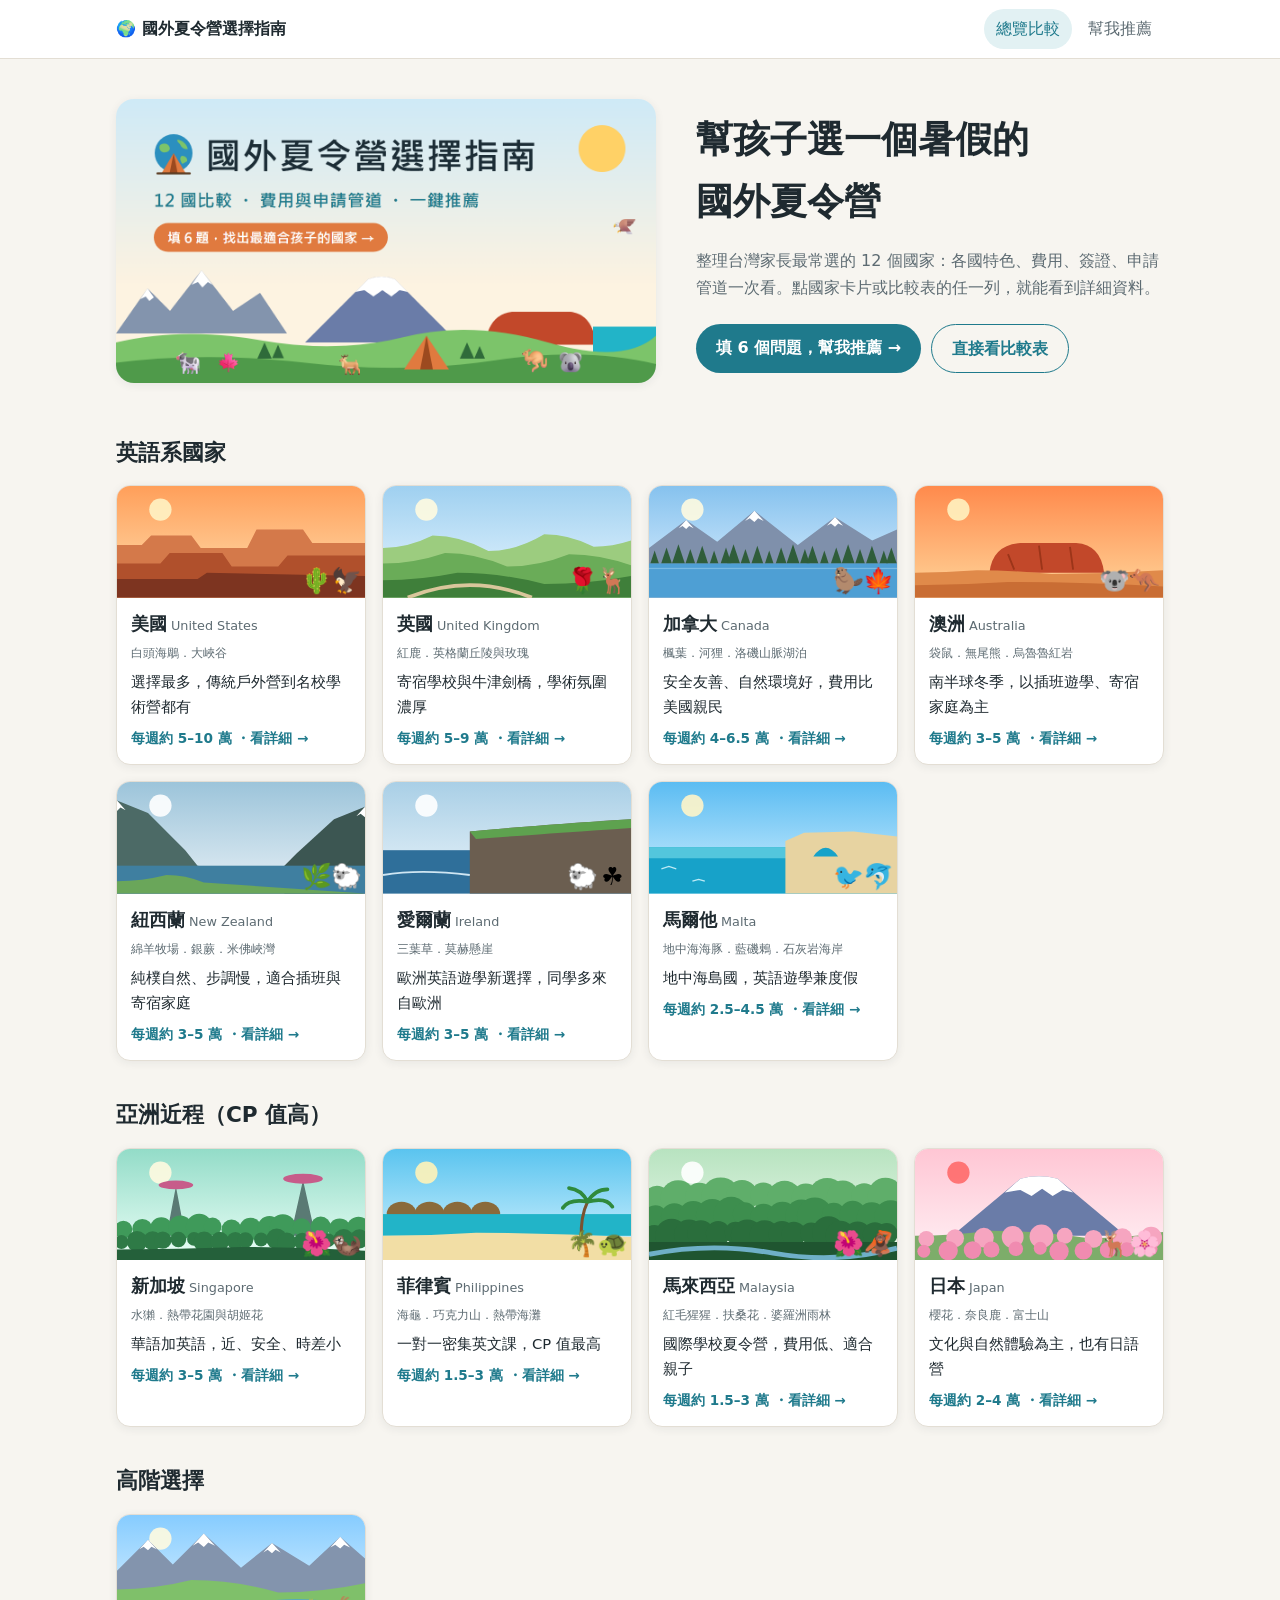
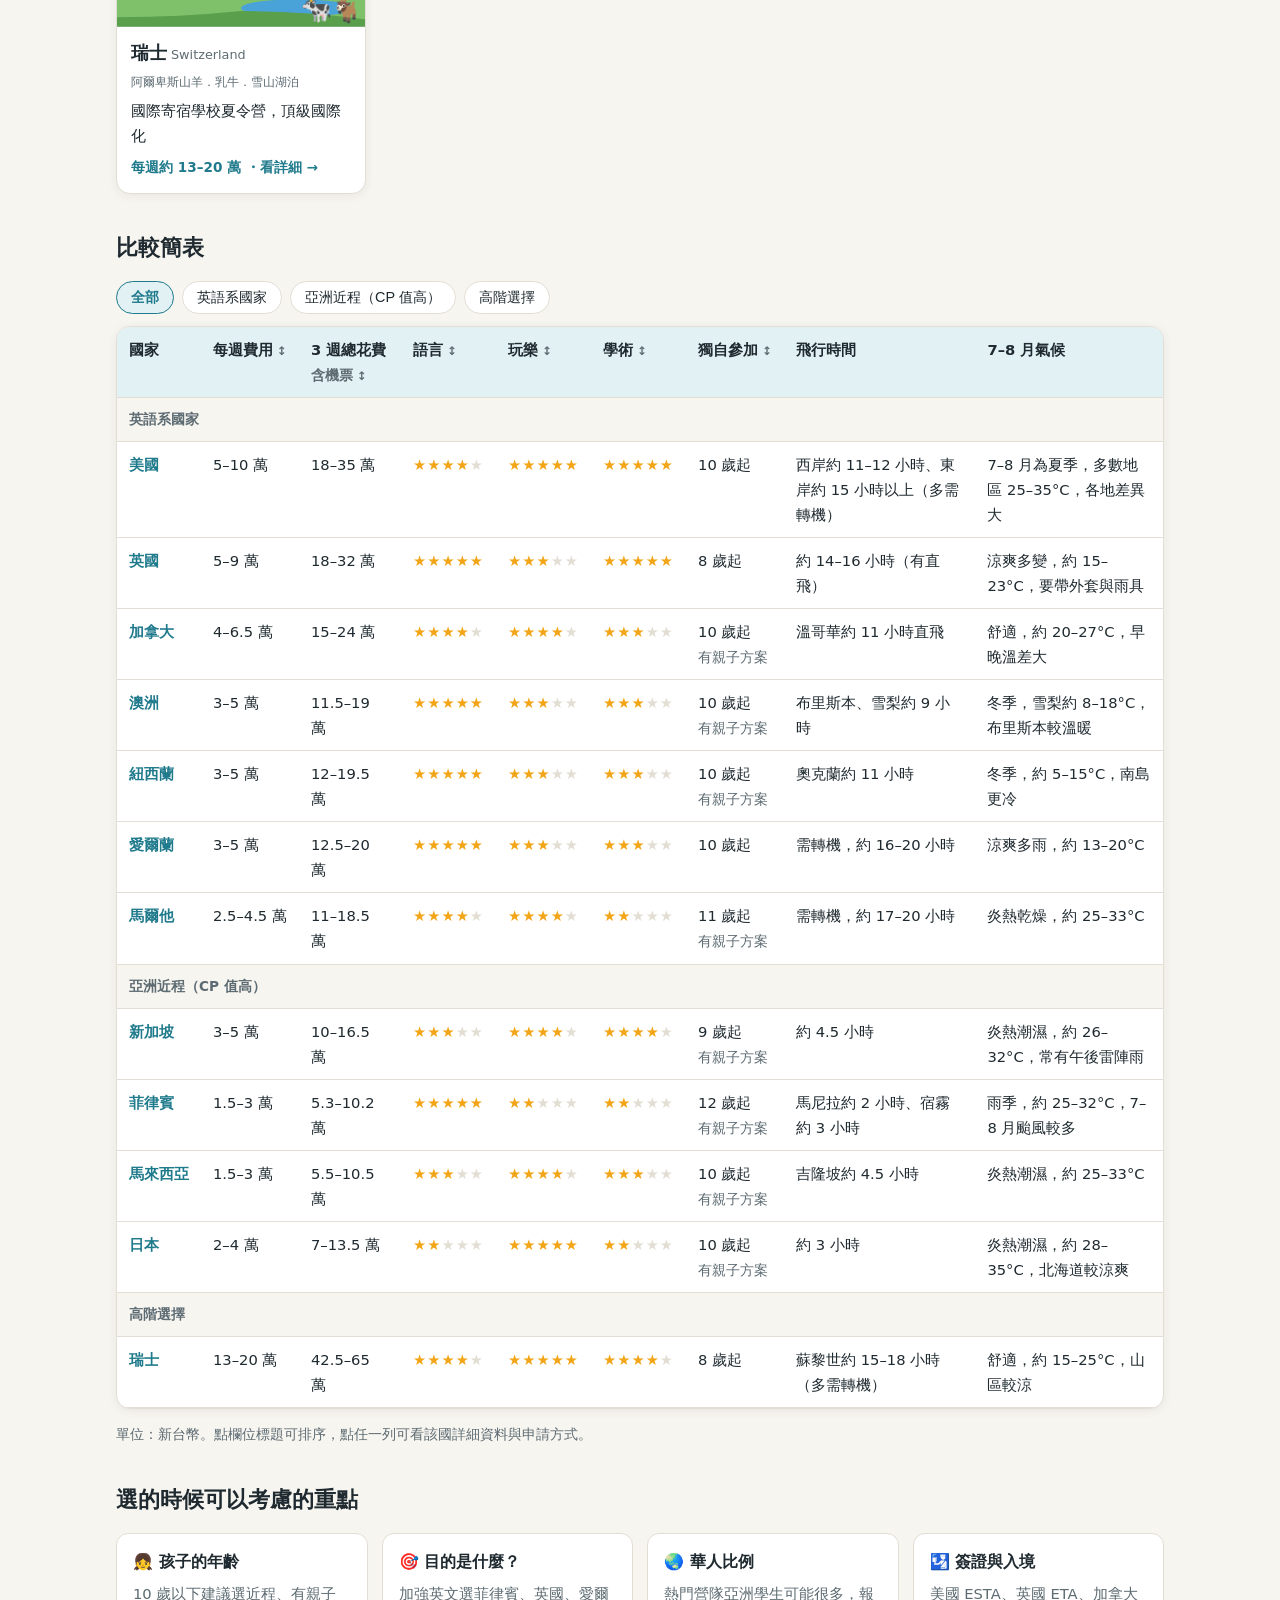
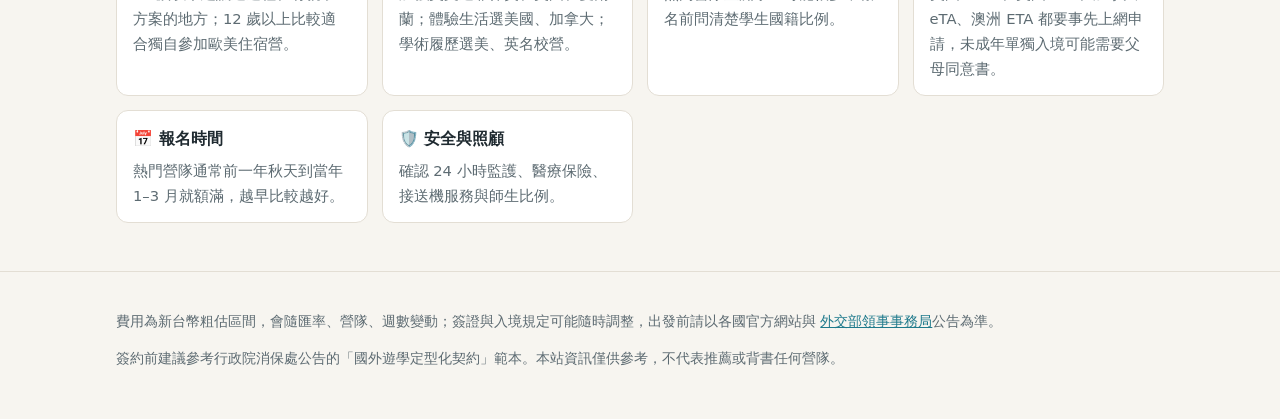
==== commit ccb9a139: "首頁標題避免在詞中間斷行 Co-Authored-By: Claude Opus 5.5 <noreply@anthropic.com>" ====
--- a/index.html
+++ b/index.html
@@ -16,7 +16,7 @@
   <meta property="og:locale" content="zh_TW">
   <meta name="twitter:card" content="summary_large_image">
   <link rel="icon" type="image/svg+xml" href="favicon.svg">
-  <link rel="stylesheet" href="css/style.css?v=3">
+  <link rel="stylesheet" href="css/style.css?v=4">
 </head>
 <body>
   <header id="site-header"></header>
@@ -26,7 +26,7 @@
       <a class="banner" href="recommend.html">
         <img src="og-image.png" width="1200" height="630" alt="國外夏令營選擇指南：12 國比較、費用與申請管道、一鍵推薦。填 6 題，找出最適合孩子的國家">
       </a>
-      <h1>幫孩子選一個暑假的國外夏令營</h1>
+      <h1>幫孩子選一個暑假的<span class="nowrap">國外夏令營</span></h1>
       <p>整理台灣家長最常選的 12 個國家：各國特色、費用、簽證、申請管道一次看。點國家卡片或比較表的任一列，就能看到詳細資料。</p>
       <div class="actions">
         <a class="btn" href="recommend.html">填 6 個問題，幫我推薦 →</a>
--- a/css/style.css
+++ b/css/style.css
@@ -171,3 +171,4 @@
 }
 
 #site-footer { margin-top: 48px; padding: 24px 0 36px; border-top: 1px solid var(--line); color: var(--muted); font-size: .85rem; }
+.nowrap { white-space: nowrap; }
